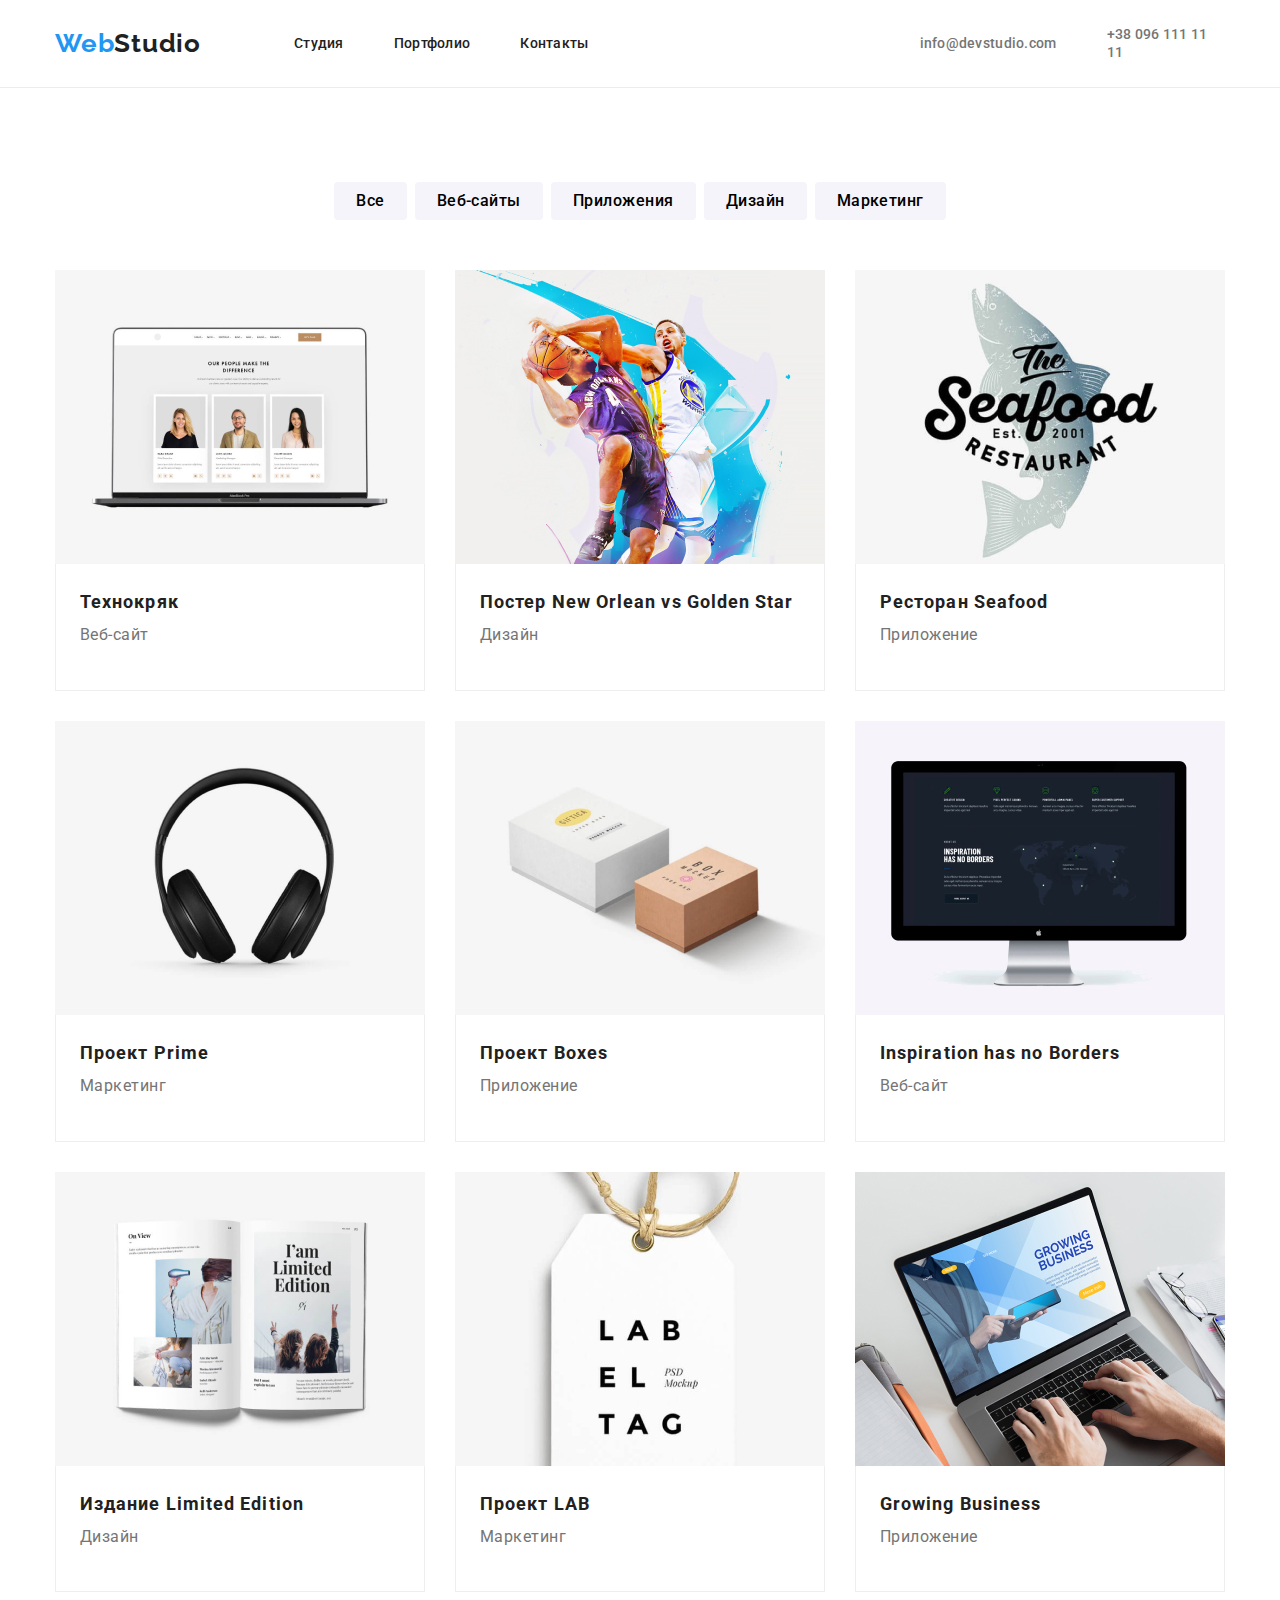
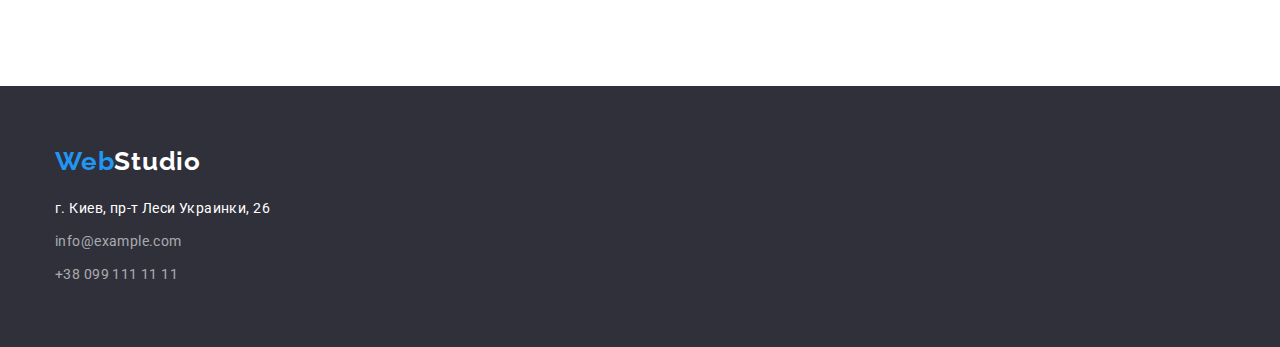
==== portfolio.html @ 888521c8 "1" ====
<!DOCTYPE html>
<html lang="en">
  <head>
    <meta charset="UTF-8" />
    <meta http-equiv="X-UA-Compatible" content="IE=edge" />
    <meta name="viewport" content="width=device-width, initial-scale=1.0" />
    <title>Document</title>
        <link rel="stylesheet" href="https://cdnjs.cloudflare.com/ajax/libs/modern-normalize/1.0.0/modern-normalize.min.css" />
    <link
      href="https://fonts.googleapis.com/css2?family=Raleway:wght@700&family=Roboto:wght@400;500;700;900&display=swap"
      rel="stylesheet"
    />
    <link rel="stylesheet" href="https://cdnjs.cloudflare.com/ajax/libs/modern-normalize/1.0.0/modern-normalize.min.css"
      integrity="sha512-ISS7cAi1PEhQ8jnbJpJZMd29NlhNj4AWYyLOSp2CE/CsHxTCu+r+t0D2yoJudVrd0/8fTVPUVDzY5Tvli75u/g=="
      crossorigin="anonymous" />
    <link rel="stylesheet" href="./css/styles.css">
  </head>
  <body>
    <header class="header">
      <div class="container header-container">
        <nav class="navigation">
          <a class="logo-link link" href="./index.html"><span class="logo-color">Web</span>Studio</a>
          <ul class="menu list">
            <li class="menu-item">
              <a class="menu-link navigation-studio-link link" href="">Студия</a>
            </li>
            <li class="menu-item">
              <a class="menu-link navigation-portfolio-link link" href="./portfolio.html">Портфолио</a>
            </li>
            <li class="menu-item">
              <a class="menu-link navigation-contacts-link link" href="">Контакты</a>
            </li>
          </ul>
        </nav>
        <ul class="header-contacts list">
          <li class="header-contacts-link header-contacts-mail">
            <a class="contacts-link link" href="mailto:info@devstudio.com">info@devstudio.com</a>
          </li>
          <li class="header-contacts-link">
            <a class="contacts-link link" href="tel:+380961111111">+38 096 111 11 11</a>
          </li>
        </ul>
      </div>
    </header>
    <main>
      <section class="portfolio-section section">
        <div class="container">
          <h1 hidden>портфолио</h1>
          <ul class="btn-container list">
            <li class="btn-list">
              <button class="portfolio-btns" type="button">
                Все
              </button>
            </li>
            <li class="btn-list">
              <button class="portfolio-btns" type="button">
                Веб-сайты
              </button>
            </li>
            <li class="btn-list">
              <button class="portfolio-btns" type="button">
                Приложения
              </button>
            </li>
            <li class="btn-list">
              <button class="portfolio-btns" type="button">
                Дизайн
              </button>
            </li>
            <li class="btn-list">
              <button class="portfolio-btns" type="button">
                Маркетинг
              </button>
            </li>
          </ul>
          <ul class="portfolio-list list">
            <li class="portfolio-list-item">
              <img
                src="./images/portfolio/portfolio1.jpg"
                alt="сайт Технокряка"
                width="370"
                height="294"
              />
              <div class="portfolio-project-name">
                <h2 class="portfolio-catalog">Технокряк</h2>
                <p class="portfolio-description">Веб-сайт</p>
              </div>
            </li>
            <li class="portfolio-list-item">
              <img
                src="./images/portfolio/portfolio2.jpg"
                alt="Постер"
                width="370"
                height="294"
              />
              <div class="portfolio-project-name">
                <h2 class="portfolio-catalog">Постер New Orlean vs Golden Star</h2>
                <p class="portfolio-description">Дизайн</p>
              </div>
            </li>
            <li class="portfolio-list-item">
              <img
                src="./images/portfolio/portfolio3.jpg"
                alt="Лого ресторана"
                width="370"
                height="294"
              />
              <div class="portfolio-project-name">
                <h2 class="portfolio-catalog">Ресторан Seafood</h2>
                <p class="portfolio-description">Приложение</p>
              </div>
            </li>
            <li class="portfolio-list-item">
              <img
                src="./images/portfolio/portfolio4.jpg"
                alt="Наушники"
                width="370"
                height="294"
              />
              <div class="portfolio-project-name">
                <h2 class="portfolio-catalog">Проект Prime</h2>
                <p class="portfolio-description">Маркетинг</p>
              </div>
            </li>
            <li class="portfolio-list-item">
              <img
                src="./images/portfolio/portfolio5.jpg"
                alt="Две коробки"
                width="370"
                height="294"
              />
              <div class="portfolio-project-name">
                <h2 class="portfolio-catalog">Проект Boxes</h2>
                <p class="portfolio-description">Приложение</p>
              </div>
            </li>
            <li class="portfolio-list-item">
              <img
                src="./images/portfolio/portfolio6.jpg"
                alt="АйМак"
                width="370"
                height="294"
              />
              <div class="portfolio-project-name">
                <h2 class="portfolio-catalog">Inspiration has no Borders</h2>
                <p class="portfolio-description">Веб-сайт</p>
              </div>
            </li>
            <li class="portfolio-list-item">
              <img
                src="./images/portfolio/portfolio7.jpg"
                alt="Книга"
                width="370"
                height="294"
              />
              <div class="portfolio-project-name">
                <h2 class="portfolio-catalog">Издание Limited Edition</h2>
                <p class="portfolio-description">Дизайн</p>
              </div>
            </li>
            <li class="portfolio-list-item">
              <img
                src="./images/portfolio/portfolio8.jpg"
                alt="Бирка"
                width="370"
                height="294"
              />
              <div class="portfolio-project-name">
                <h2 class="portfolio-catalog">Проект LAB</h2>
                <p class="portfolio-description">Маркетинг</p>
              </div>
            </li>
            <li class="portfolio-list-item">
              <img
                src="./images/portfolio/portfolio9.jpg"
                alt="Человек работает на ноутбуке"
                width="370"
                height="294"
              />
              <div class="portfolio-project-name">
                <h2 class="portfolio-catalog">Growing Business</h2>
                <p class="portfolio-description">Приложение</p>
              </div>
            </li>
          </ul>
        </div>
      </section>
    </main>
    <footer class="footer">
      <div class="container footer-container">
        <a class="link logo-footer" href="./index.html"><span class="logo-color">Web</span><span
            class="logo-color-footer">Studio</span></a>
          <address class="address">
            <ul class="list address-list">
              <li class="address-item">
                <a class="link footer-address" href="https://goo.gl/maps/gmyN3H9MREYgAvKb9" target="_blank"
                  rel="noopener noreferrer">г. Киев, пр-т Леси Украинки, 26</a>
              </li>
              <li class="address-item">
                <a class="link footer-adds" href="mailto:info@example.com">info@example.com</a>
              </li>
              <li class="address-item">
                <a class="link footer-adds" href="tel:+380991111111">+38 099 111 11 11</a>
              </li>
            </ul>
          </address>
      </div>
    </footer>
  </body>
</html>
---- css/styles.css ----
:root {
  --main-color: #212121;
  --second-color: #757575;
  --hover-color: #2196f3;
  --white-color: #ffffff;
}

h1,
h2,
h3,
h4,
h5,
h6,
p {
  margin-top: 0;
  margin-bottom: 0;
}

ul,
ol {
  margin-top: 0;
  margin-bottom: 0;
  padding-left: 0;
}

img {
  display: block;
}

.container {
  width: 1200px;
  padding-left: 15px;
  padding-right: 15px;
  margin: 0 auto;
}

body {
  font-family: "Roboto", sans-serif;
  color: var(--main-color);
}

.link {
  text-decoration: none;
  color: inherit;
}
.list {
  list-style: none;
}

.section {
  padding-top: 94px;
}

/* HEADER */

.header {
  padding-top: 25px;
  padding-bottom: 25px;
  border-bottom: 1px solid #ececec;
}

.header-container {
  display: flex;
  align-items: center;
}

.navigation {
  display: flex;
  align-items: center;
}

.menu {
  display: flex;
  align-items: center;
}

.header-contacts {
  display: flex;
  align-items: center;
}

.logo-link {
  font-family: "Raleway", sans-serif;
  font-weight: bold;
  font-size: 26px;
  line-height: 1.19;
  letter-spacing: 0.03em;
  margin-right: 93px;
}

.logo-color {
  color: var(--hover-color);
}

.portfolio-link,
.studio-link {
  color: var(--hover-color);
}

.menu-item:not(:last-child) {
  margin-right: 50px;
}

.menu-link {
  font-weight: 500;
  font-size: 14px;
  line-height: 1.14;
  letter-spacing: 0.02em;
}

.menu-link:hover,
.menu-link:focus {
  color: var(--hover-color);
}

.header-contacts {
  margin-left: 331px;
}

.header-contacts-mail {
  margin-right: 50px;
}

.contacts-link {
  font-family: "Roboto", sans-serif;
  font-weight: 500;
  font-size: 14px;
  line-height: 1.14;
  letter-spacing: 0.02em;
  color: var(--second-color);
}

.contacts-link:hover,
.contacts-link:focus {
  color: var(--hover-color);
}

/* HERO */

.hero {
  background: #2f303a;
  color: var(--white-color);
  padding-top: 200px;
  padding-bottom: 200px;
}

.hero-container {
  text-align: center;
}

.hero-title {
  font-family: "Roboto", sans-serif;
  font-weight: 900;
  font-size: 44px;
  line-height: 1.36;
  text-align: center;
  letter-spacing: 0.06em;
  text-transform: uppercase;
  margin-bottom: 30px;
}

.hero-btn {
  font-weight: 700;
  font-size: 16px;
  line-height: 1.87;
  background: var(--hover-color);
  color: var(--white-color);
  cursor: pointer;
  border: none;
  letter-spacing: 0.06em;
  text-transform: inherit;
  border-radius: 4px;
  padding: 10px 32px;
  position: relative;
  align-items: center;
}

.hero-text-btn {
  font-family: "Roboto", sans-serif;
  font-weight: 700;
  font-size: 16px;
  line-height: 1.87;
  display: flex;
  align-items: center;
  text-align: center;
  letter-spacing: 0.06em;
  color: var(--white-color);
}

.main-btn:focus,
.main-btn:hover {
  color: var(--white-color);
  background-color: var(--hover-color);
}

/* ADVANTAGES */

.advantages-list {
  display: flex;
}

.advantages-item {
  width: 270px;
}

.advantages-item:not(:last-child) {
  margin-right: 30px;
}

.advantages {
  font-family: "Roboto", sans-serif;
  font-weight: 700;
  font-size: 14px;
  line-height: 1.14;
  letter-spacing: 0.03em;
  text-transform: uppercase;
  color: var(--main-color);
  margin-bottom: 10px;
}

.advantages-description {
  font-family: "Roboto", sans-serif;
  font-weight: 400;
  font-size: 14px;
  line-height: 1.71;
  letter-spacing: 0.03em;
  color: var(--second-color);
}

/* DESCRIPTION */

.description {
  padding-bottom: 94px;
}

.description-list {
  display: flex;
  justify-content: space-between;
  flex-wrap: wrap;
}

.description-img-section {
  font-family: "Roboto", sans-serif;
  font-weight: 700;
  font-size: 36px;
  line-height: 1.16;
  text-align: center;
  letter-spacing: 0.03em;
  color: var(--main-color);
  margin-bottom: 50px;
}

/* TEAM */

.team {
  background: #f5f4fa;
  padding-bottom: 94px;
}

.team-list-item {
  margin-left: 30px;
  margin-top: 50px;
  flex-basis: calc((100% - 120px) / 4);
  background: var(--white-color);
  box-shadow: 0px 1px 3px rgba(0, 0, 0, 0.12), 0px 1px 1px rgba(0, 0, 0, 0.14),
    0px 2px 1px rgba(0, 0, 0, 0.2);
  border-radius: 0px 0px 4px 4px;
}

.team-list {
  display: flex;
  flex-wrap: wrap;
  margin-left: -30px;
  margin-top: -50px;
}

.team-section {
  font-family: "Roboto", sans-serif;
  font-weight: 700;
  font-size: 36px;
  line-height: 1.16;
  text-align: center;
  letter-spacing: 0.03em;
  color: var(--main-color);
  margin-bottom: 50px;
}

.team-names {
  padding-top: 30px;
  padding-bottom: 30px;
}

.team-name {
  font-family: "Roboto", sans-serif;
  font-weight: 500;
  font-size: 16px;
  line-height: 1.18;
  text-align: center;
  letter-spacing: 0.03em;
  color: var(--main-color);
  margin-bottom: 10px;
}

.team-description {
  font-family: "Roboto", sans-serif;
  font-weight: 400;
  font-size: 16px;
  line-height: 19px;
  text-align: center;
  letter-spacing: 0.03em;
  color: var(--second-color);
}

/* FOOTER */

.address {
  font-style: inherit;
  margin-top: 20px;
}

.footer {
  background: #2f303a;
}

.footer {
  padding-top: 60px;
  padding-bottom: 60px;
}

.logo-footer {
  font-family: "Raleway", sans-serif;
  font-weight: 700;
  font-size: 26px;
  line-height: 1.19;
  letter-spacing: 0.03em;
}

.logo-color-footer {
  color: var(--white-color);
}

.footer-address {
  font-family: "Roboto", sans-serif;
  font-weight: 400;
  font-size: 14px;
  line-height: 1.71;
  letter-spacing: 0.03em;
  color: var(--white-color);
}

.address-list .address-item:not(:last-child) {
  margin-bottom: 9px;
}

.footer-adds {
  font-family: "Roboto", sans-serif;
  font-weight: 400;
  font-size: 14px;
  line-height: 1.71;
  letter-spacing: 0.03em;
  color: rgba(255, 255, 255, 0.6);
  margin-bottom: 9px;
}

/* PORTFOLIO */

.portfolio-section {
  padding-bottom: 94px;
}

.btn-container {
  display: flex;
  margin-bottom: 50px;
  justify-content: center;
}

.btn-list:not(:last-child) {
  margin-right: 8px;
}

.portfolio-btns {
  font-family: "Roboto", sans-serif;
  font-weight: 500;
  font-size: 16px;
  line-height: 1.62;
  text-align: center;
  letter-spacing: 0.03em;
  cursor: pointer;
  padding: 6px 22px;
  border-radius: 4px;
  background-color: transparent;
  border: none;
  background: #f5f4fa;
}

.portfolio-btns:hover,
.portfolio-btns:focus {
  color: var(--white-color);
  background-color: var(--hover-color);
}

.portfolio-catalog {
  font-family: "Roboto", sans-serif;
  font-weight: 700;
  font-size: 18px;
  line-height: 2;
  letter-spacing: 0.06em;
  color: var(--main-color);
  margin-left: 24px;
  margin-right: 24px;
}

.portfolio-description {
  font-family: "Roboto", sans-serif;
  font-weight: 400;
  font-size: 16px;
  line-height: 1.87;
  letter-spacing: 0.03em;
  color: var(--second-color);
  margin: 0 24px 20px 24px;
}

.portfolio-list {
  display: flex;
  flex-wrap: wrap;
  margin-left: -30px;
  margin-top: -30px;
}

.portfolio-list-item {
  margin-left: 30px;
  margin-top: 30px;
  flex-basis: calc((100% - 90px) / 3);
  background: var(--white-color);

  box-sizing: border-box;
}

.portfolio-project-name {
  border-bottom: 1px solid #eeeeee;
  border-left: 1px solid #eeeeee;
  border-right: 1px solid #eeeeee;
  padding-top: 20px;
  padding-bottom: 20px;
}
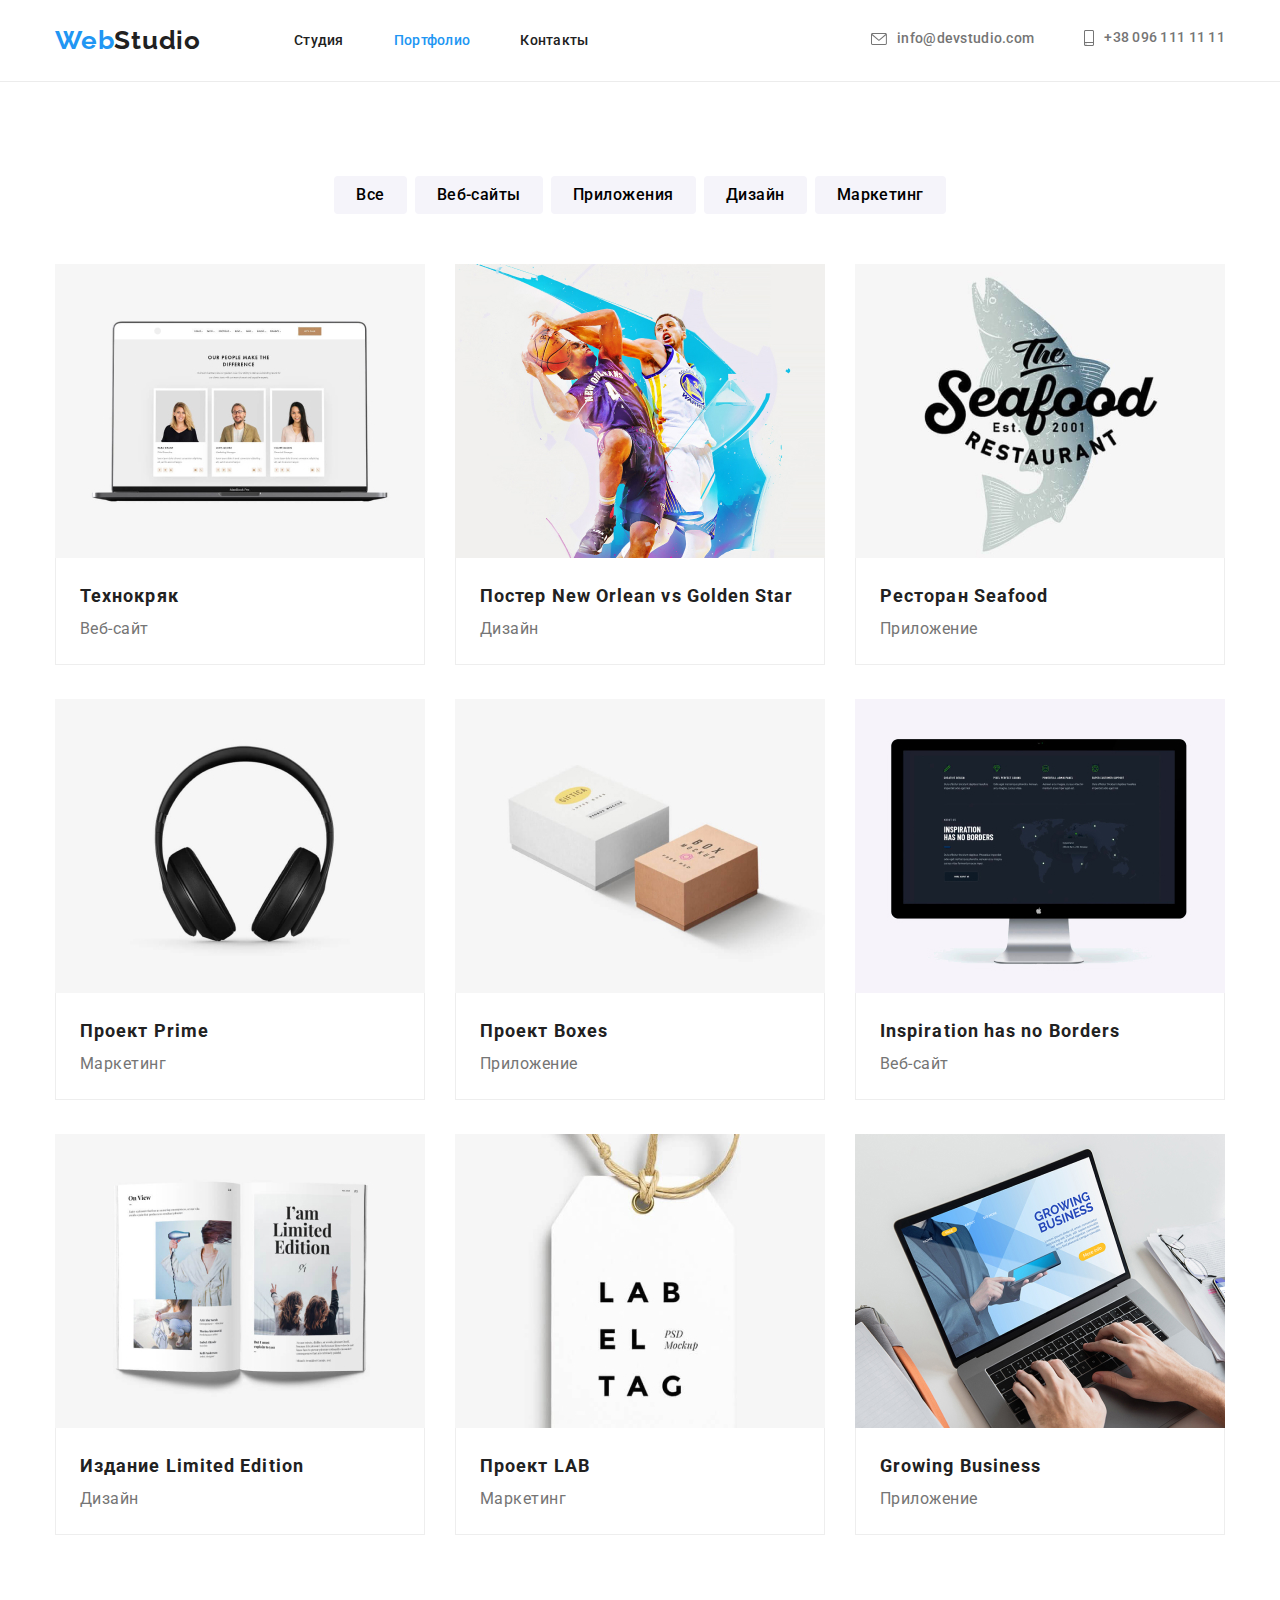
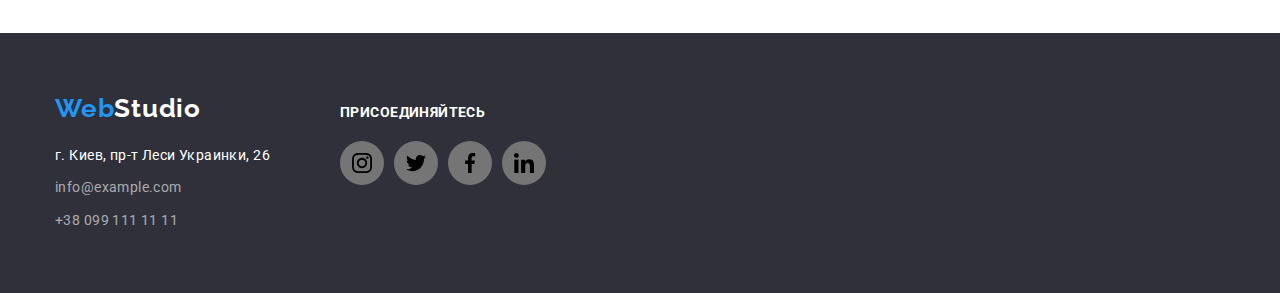
==== commit ff8ad9ee: "ПОБЕДА" ====
--- a/portfolio.html
+++ b/portfolio.html
@@ -22,10 +22,10 @@
           <a class="logo-link link" href="./index.html"><span class="logo-color">Web</span>Studio</a>
           <ul class="menu list">
             <li class="menu-item">
-              <a class="menu-link navigation-studio-link link" href="">Студия</a>
-            </li>
-            <li class="menu-item">
-              <a class="menu-link navigation-portfolio-link link" href="./portfolio.html">Портфолио</a>
+              <a class="menu-link navigation-studio-link link" href="./index.html">Студия</a>
+            </li>
+          <li class="menu-item">
+              <a class="menu-link navigation-portfolio-link current link" href="">Портфолио</a>
             </li>
             <li class="menu-item">
               <a class="menu-link navigation-contacts-link link" href="">Контакты</a>
@@ -34,10 +34,18 @@
         </nav>
         <ul class="header-contacts list">
           <li class="header-contacts-link header-contacts-mail">
-            <a class="contacts-link link" href="mailto:info@devstudio.com">info@devstudio.com</a>
+            <a class="contacts-link link" href="mailto:info@devstudio.com">
+              <svg class="mail-icon header-icon">
+                <use href="./images/icons.svg#mail"></use>
+              </svg>info@devstudio.com
+            </a>
           </li>
           <li class="header-contacts-link">
-            <a class="contacts-link link" href="tel:+380961111111">+38 096 111 11 11</a>
+            <a class="contacts-link link" href="tel:+380961111111">
+              <svg class="phone-icon header-icon">
+                <use href="./images/icons.svg#smartphone"></use>
+              </svg>+38 096 111 11 11
+            </a>
           </li>
         </ul>
       </div>
@@ -188,8 +196,9 @@
     </main>
     <footer class="footer">
       <div class="container footer-container">
-        <a class="link logo-footer" href="./index.html"><span class="logo-color">Web</span><span
-            class="logo-color-footer">Studio</span></a>
+        <div class="footer-contacts-container">
+          <a class="link logo-footer" href="./index.html"><span class="logo-color">Web</span><span
+              class="logo-color-footer">Studio</span></a>
           <address class="address">
             <ul class="list address-list">
               <li class="address-item">
@@ -204,6 +213,40 @@
               </li>
             </ul>
           </address>
+        </div>
+        <div class="social-list-container">
+          <h3 class="join">ПРИСОЕДИНЯЙТЕСЬ</h3>
+          <ul class="social-list list">
+            <li class="social-list-item">
+              <a href="#" class="social-list-item-link link">
+                <svg class="social-list-icon">
+                  <use href="./images/icons.svg#instagram"></use>
+                </svg>
+              </a>
+            </li>
+            <li class="social-list-item">
+              <a href="#" class="social-list-item-link link">
+                <svg class="social-list-icon">
+                  <use href="./images/icons.svg#twitter"></use>
+                </svg>
+              </a>
+            </li>
+            <li class="social-list-item">
+              <a href="#" class="social-list-item-link link">
+                <svg class="social-list-icon">
+                  <use href="./images/icons.svg#facebook"></use>
+                </svg>
+              </a>
+            </li>
+            <li class="social-list-item">
+              <a href="#" class="social-list-item-link link">
+                <svg class="social-list-icon">
+                  <use href="./images/icons.svg#linkedin"></use>
+                </svg>
+              </a>
+            </li>
+          </ul>
+        </div>
       </div>
     </footer>
   </body>
--- a/css/styles.css
+++ b/css/styles.css
@@ -48,7 +48,7 @@
 }
 
 .section {
-  padding-top: 94px;
+  padding: 94px 0;
 }
 
 /* HEADER */
@@ -113,8 +113,12 @@
   color: var(--hover-color);
 }
 
+.current {
+  color: var(--hover-color);
+}
+
 .header-contacts {
-  margin-left: 331px;
+  margin-left: auto;
 }
 
 .header-contacts-mail {
@@ -122,6 +126,8 @@
 }
 
 .contacts-link {
+  display: inline-flex;
+  align-items: center;
   font-family: "Roboto", sans-serif;
   font-weight: 500;
   font-size: 14px;
@@ -135,10 +141,30 @@
   color: var(--hover-color);
 }
 
+.header-icon {
+  display: block;
+  fill: currentColor;
+  margin-right: 10px;
+}
+
+.phone-icon {
+  width: 10px;
+  height: 16px;
+}
+.mail-icon {
+  width: 16px;
+  height: 12px;
+}
+
 /* HERO */
 
 .hero {
-  background: #2f303a;
+  background-color: #2f303a;
+  background-image: linear-gradient(
+      rgba(47, 48, 58, 0.4),
+      rgba(47, 48, 58, 0.4)
+    ),
+    url(../images/hero-image.jpg);
   color: var(--white-color);
   padding-top: 200px;
   padding-bottom: 200px;
@@ -207,6 +233,23 @@
   margin-right: 30px;
 }
 
+.advantages-item-img {
+  font-family: "Roboto", sans-serif;
+  width: 270px;
+  height: 120px;
+  background-color: #f5f4fa;
+  justify-content: center;
+  align-items: center;
+  display: inline-flex;
+  margin-bottom: 30px;
+  border-radius: 4px;
+}
+
+.advantages-item-icon {
+  width: 70px;
+  height: 70px;
+}
+
 .advantages {
   font-family: "Roboto", sans-serif;
   font-weight: 700;
@@ -230,7 +273,7 @@
 /* DESCRIPTION */
 
 .description {
-  padding-bottom: 94px;
+  padding-top: 0;
 }
 
 .description-list {
@@ -311,7 +354,94 @@
   color: var(--second-color);
 }
 
+.team-social-links {
+  display: flex;
+  justify-content: center;
+  margin-top: 16px;
+  padding: 0 32px;
+}
+
+.team-social-links-item:not(:last-child) {
+  margin-right: 10px;
+}
+
+.team-link {
+  display: flex;
+  justify-content: center;
+  align-items: center;
+  width: 44px;
+  height: 44px;
+  border-radius: 50%;
+  background-color: var(--white-color);
+}
+
+.team-link:hover,
+.team-link:focus {
+  background-color: var(--hover-color);
+  color: var(--white-color);
+}
+
+.team-link .link-logo {
+  display: block;
+  height: 20px;
+  width: 20px;
+  fill: #afb1b8;
+}
+
+/* CLIENTS */
+
+.clients-title {
+  font-family: "Roboto", sans-serif;
+  font-style: normal;
+  font-weight: 700;
+  font-size: 36px;
+  line-height: 1.16;
+  text-align: center;
+  letter-spacing: 0.03em;
+  color: var(--main-color);
+  margin-bottom: 50px;
+}
+
+.clients-logo {
+  display: flex;
+  justify-content: center;
+}
+
+.clients-link {
+  display: flex;
+  justify-content: center;
+  align-items: center;
+  width: 170px;
+  height: 92px;
+  border: 1px solid #afb1b8;
+  box-sizing: border-box;
+  border-radius: 4px;
+}
+
+.clients-logo-item:not(:last-child) {
+  margin-right: 30px;
+}
+
+.clients-link:hover,
+.clients-link:focus {
+  border-color: var(--hover-color);
+}
+
+.clients-img {
+  fill: #afb1b8;
+}
+
+.clients-link:hover .clients-img,
+.clients-link:focus .clients-img {
+  fill: var(--hover-color);
+}
+
 /* FOOTER */
+
+.footer-container {
+  display: flex;
+  align-items: baseline;
+}
 
 .address {
   font-style: inherit;
@@ -360,6 +490,49 @@
   letter-spacing: 0.03em;
   color: rgba(255, 255, 255, 0.6);
   margin-bottom: 9px;
+}
+
+.social-list-container {
+  margin-left: 70px;
+}
+
+.social-list {
+  display: flex;
+  margin-top: 20px;
+}
+
+.join {
+  font-family: "Roboto", sans-serif;
+  font-weight: 700;
+  font-size: 14px;
+  line-height: 1.14;
+  letter-spacing: 0.03em;
+  text-transform: uppercase;
+  color: var(--white-color);
+}
+
+.social-list-item:not(:last-child) {
+  margin-right: 10px;
+}
+
+.social-list-item-link {
+  display: flex;
+  justify-content: center;
+  align-items: center;
+  width: 44px;
+  height: 44px;
+  border-radius: 50%;
+  background-color: var(--second-color);
+}
+
+.social-list-item-link:hover,
+.social-list-item-link:focus {
+  background-color: var(--hover-color);
+}
+
+.social-list-icon {
+  width: 20px;
+  height: 20px;
 }
 
 /* PORTFOLIO */
@@ -395,6 +568,8 @@
 
 .portfolio-btns:hover,
 .portfolio-btns:focus {
+  box-shadow: 0px 3px 1px rgba(0, 0, 0, 0.1), 0px 1px 2px rgba(0, 0, 0, 0.08),
+    0px 2px 2px rgba(0, 0, 0, 0.12);
   color: var(--white-color);
   background-color: var(--hover-color);
 }
@@ -406,8 +581,6 @@
   line-height: 2;
   letter-spacing: 0.06em;
   color: var(--main-color);
-  margin-left: 24px;
-  margin-right: 24px;
 }
 
 .portfolio-description {
@@ -417,7 +590,6 @@
   line-height: 1.87;
   letter-spacing: 0.03em;
   color: var(--second-color);
-  margin: 0 24px 20px 24px;
 }
 
 .portfolio-list {
@@ -432,14 +604,19 @@
   margin-top: 30px;
   flex-basis: calc((100% - 90px) / 3);
   background: var(--white-color);
-
   box-sizing: border-box;
+  margin-bottom: 4px;
+}
+
+.portfolio-list-item:hover,
+.portfolio-list-item:focus {
+  box-shadow: 0px 1px 1px rgba(0, 0, 0, 0.12), 0px 4px 4px rgba(0, 0, 0, 0.06),
+    1px 4px 6px rgba(0, 0, 0, 0.16);
 }
 
 .portfolio-project-name {
   border-bottom: 1px solid #eeeeee;
   border-left: 1px solid #eeeeee;
   border-right: 1px solid #eeeeee;
-  padding-top: 20px;
-  padding-bottom: 20px;
-}
+  padding: 20px 24px;
+}
